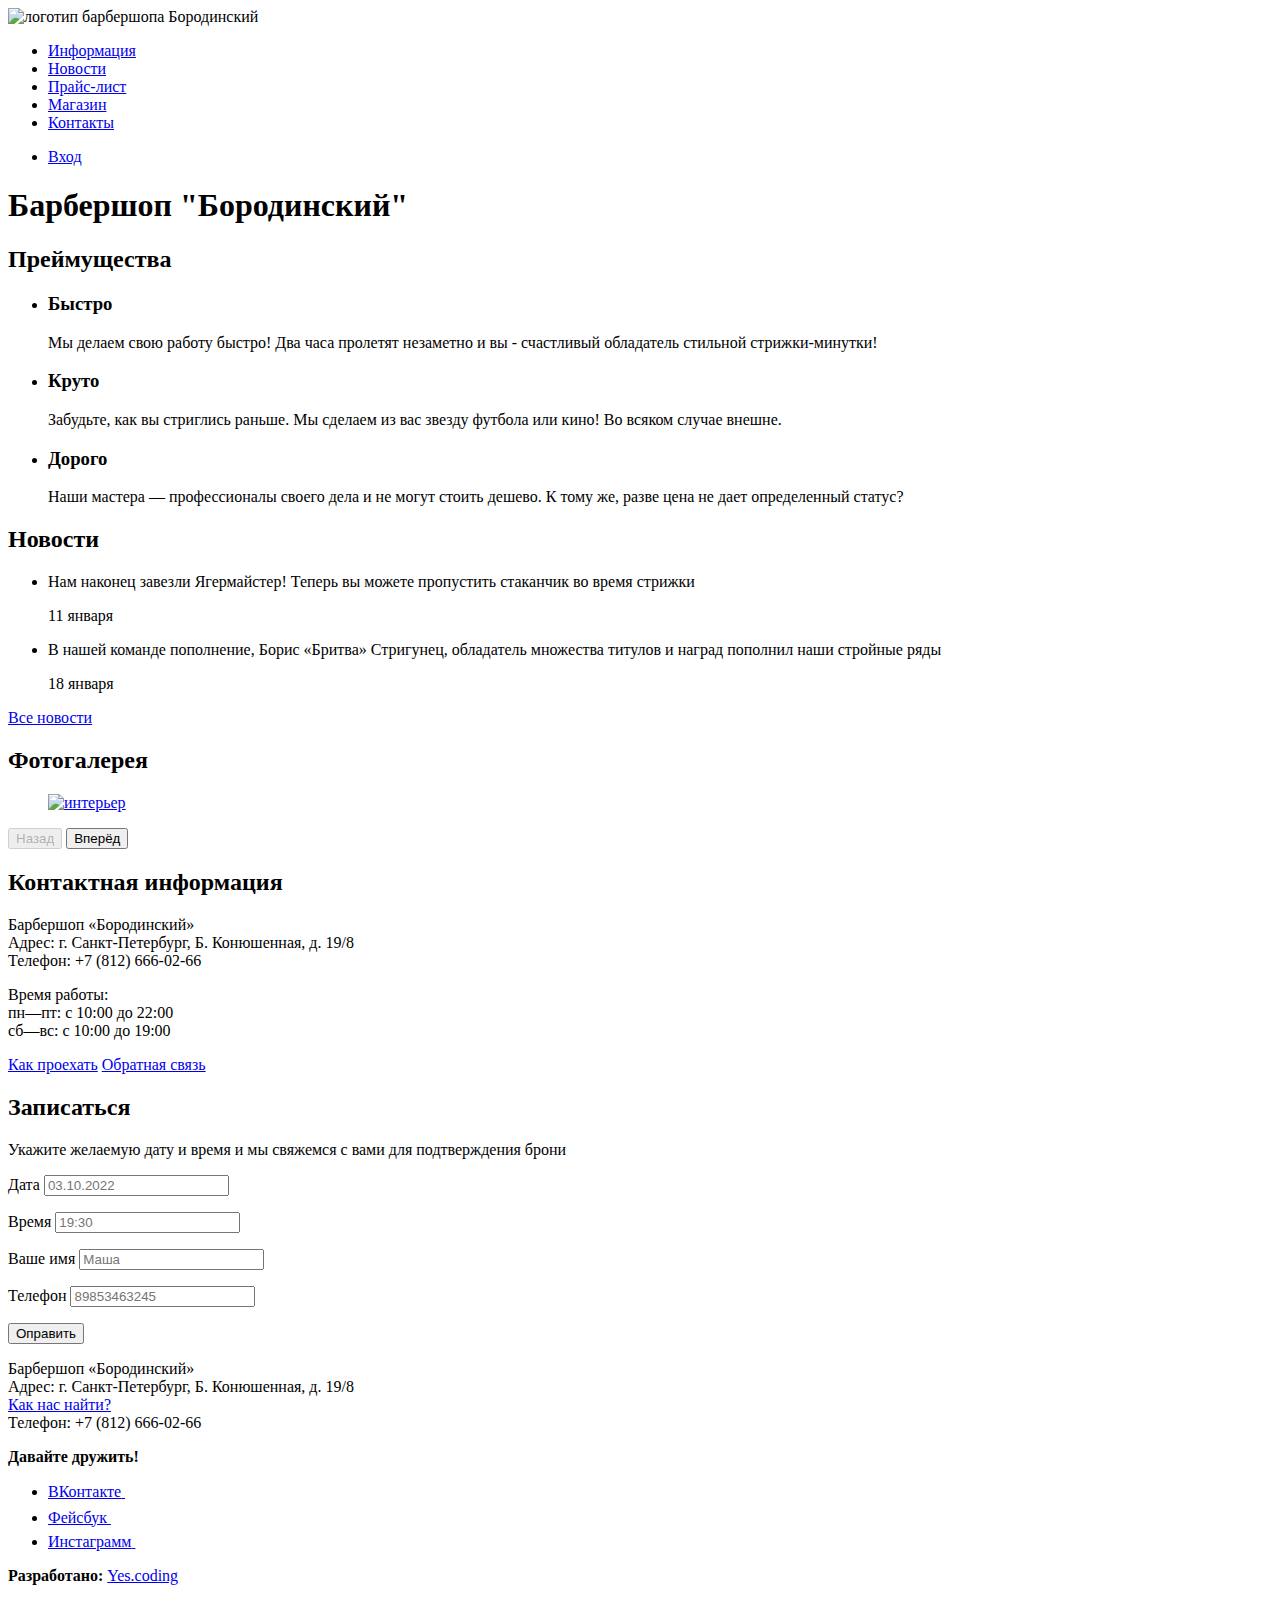
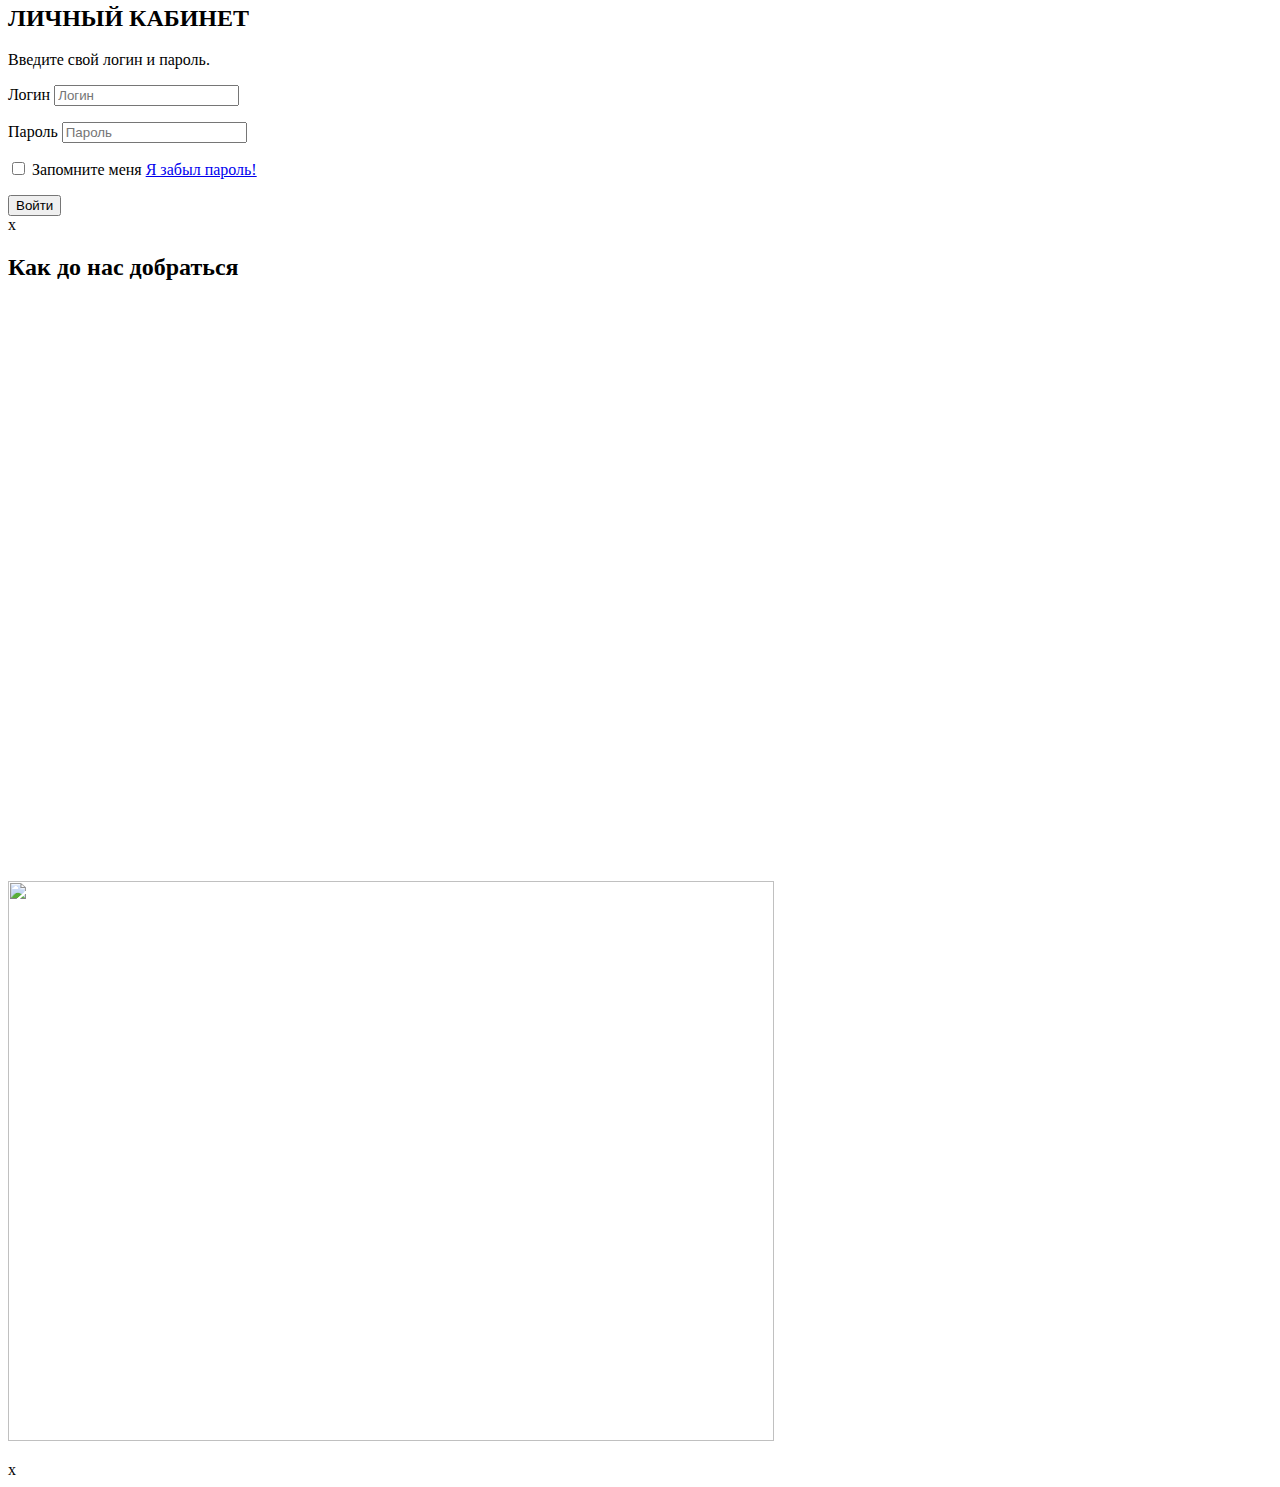
==== Index.html @ cc1c1b02 "Add files via upload" ====
<!DOCTYPE html>
<html lang="ru">
<head>
    <meta charset="UTF-8">
    <meta http-equiv="X-UA-Compatible" content="IE=edge">
    <meta name="viewport" content="width=device-width, initial-scale=1.0">
    <link rel="icon" href="img/favicon.ico" type="ico">
    <link href="./css/normlize.css" rel="stylesheet">
    <link href="./css/style.css" rel="stylesheet">
    <link href="https://fonts.googleapis.com/css?family=PT+Sans+Narrow:400,700&amp;subset=latin,cyrillic" rel="stylesheet">
    <title>Барбершоп "Бородинский"</title>
</head>
<body>
  <header class="main-header">
    <nav class="main-navigation">
      <a class="main-header-logo">
        <img src="img/index-logo.png" width="368" height="153" alt="логотип барбершопа Бородинский ">
      </a>
      <div class="main-navigation-wrapper">
        <div class="container">
          <ul class="site-navigation">
            <li>
              <a href="info.html">Информация</a>
            </li>
            <li>
              <a href="news.html">Новости</a>
            </li>
            <li>
              <a href="price.html">Прайс-лист</a> 
            </li>
            <li>
              <a href="catalog.html">Магазин</a>
            </li>
            <li>
              <a href="contacts.html">Контакты</a>
            </li>
          </ul>
          <ul class="user-navigation">
            <li>
              <a class="login-link" href="login.html">Вход</a>
            </li>
          </ul>
      </div>
    </div>
    </nav>
  </header>
  <main class="container">
    <h1 class="visually-hidden">Барбершоп "Бородинский"</h1>
    <section class="features">
      <h2 class="visually-hidden">Преймущества</h2>
      <ul class="features-list">
        <li class="features-item">
          <h3>Быстро</h3>
          <p>Мы делаем свою работу быстро! Два часа пролетят незаметно и вы - счастливый обладатель стильной стрижки-минутки!</p>
        </li>
        <li class="features-item">
          <h3>Круто</h3>
          <p>Забудьте, как вы стриглись раньше. Мы сделаем из вас звезду футбола или кино! Во всяком случае внешне.</p>
        </li>
        <li class="features-item">
          <h3>Дорого</h3>
          <p>Наши мастера — профессионалы своего дела и не могут стоить дешево. К тому же, разве цена не дает определенный статус?</p>
        </li>
      </ul>
    </section>
    
    <div class="index-columns">
    <section class="news">
      <h2>Новости</h2>
      <ul class="news-list">
        <li class="news-item">
          <p>Нам наконец завезли Ягермайстер! Теперь вы можете пропустить стаканчик во время стрижки</p>
          <time datetime="2022-01-11">11 января</time>
        </li>
        <li class="news-item">
          <p>В нашей команде пополнение, Борис «Бритва» Стригунец, обладатель множества титулов и наград пополнил наши стройные ряды</p>
          <time datetime="2022-01-18">18 января</time>
        </li>
      </ul>
      <a class="button" href="news.html">Все новости</a>
    </section>
    <section class="gallery">
      <h2>Фотогалерея</h2>
      <div class="gallery-container">
        <figure class="gallery-content">
          <a href="#">
            <img src="img/gallery.jpg" width="286" height="164" alt="интерьер">
          </a>
        </figure>
        <button class="button gallery-button gallery-button-back" disabled>Назад</button>
        <button class="button gallery-button gallery-button-next">Вперёд</button>
     </div>
    </section>
  </div>

  <div class="index-columns">
    <section class="contacts">
      <h2>Контактная информация</h2>
      <p>
        Барбершоп «Бородинский»
        <br> Адрес: г. Санкт-Петербург, Б. Конюшенная, д. 19/8 
        <br>Телефон: +7 (812) 666-02-66
      </p>
      <p>
        Время работы:
        <br> пн—пт: с 10:00 до 22:00
        <br> сб—вс: с 10:00 до 19:00
      </p>
      <a class="button contacts-button-map" href="map.html">Как проехать</a>
      <a class="button" href="contacts.html">Обратная связь</a>
    </section>
    <section class="appointment">
      <h2>Записаться</h2>
      <p class="appointment-info">Укажите желаемую дату и время и мы свяжемся с вами для подтверждения брони</p>
      <form class="appointment-form" action="https://echo.htmlacademy.ru" method="post">
        <p class="appointment-item">
          <label for="appointment-date">Дата</label>
          <input id="appointment-date" type="text" name="date" value="" placeholder="03.10.2022">
        </p>
        <p class="appointment-item">
          <label for="appointment-time">Время</label>
          <input id="appointment-time" type="text" name="time" value="" placeholder="19:30">
        </p>
        <p class="appointment-item">
          <label for="appointment-name">Ваше имя</label>
          <input id="appointment-name" type="text" name="name" value="" placeholder="Маша">
        </p>
        <p class="appointment-item">
          <label for="appointment-phone">Телефон</label>
          <input id="appointment-phone" type="tel" name="phone" value="" placeholder="89853463245">
        </p>
        <button class="button" type="submit">Оправить</button>
      </form>
    </section>
  </div>
  </main>
  <footer class="main-footer">
    <div class="container">
    <p class="footer-contacts">
      Барбершоп «Бородинский» 
      <br>Адрес: г. Санкт-Петербург, Б. Конюшенная, д. 19/8
      <br> <a href="map.html">Как нас найти?</a>
      <br> Телефон: +7 (812) 666-02-66
    </p>
    <div class="footer-social">
      <b>Давайте дружить!</b>
      <ul>
        <li>
          <a class="social-button" href="#"><span class="visually-hidden">ВКонтакте</span>
            <svg xmlns="http://www.w3.org/2000/svg" width="27" height="15" viewBox="0 0 26.14 14.91">
              <path d="M26 13.47l-.09-.17a13.55 13.55 0 0 0-2.6-3q-.87-.83-1.1-1.12A1 1 0 0 1 22 8a10.27 10.27 0 0 1 1.22-1.78l.88-1.16q2.35-3.13 2-4L26 .94a.8.8 0 0 0-.4-.22 2.14 2.14 0 0 0-.87 0h-3.92a.51.51 0 0 0-.27 0h-.3a.6.6 0 0 0-.15.14.93.93 0 0 0-.14.24 22.22 22.22 0 0 1-1.46 3.06q-.5.84-.93 1.46a7 7 0 0 1-.71.91 4.94 4.94 0 0 1-.52.47q-.23.18-.35.15l-.23-.05a.9.9 0 0 1-.31-.33 1.49 1.49 0 0 1-.16-.53v-.55-.65-.57-1.12-1-.75a3.14 3.14 0 0 0 0-.62 2.12 2.12 0 0 0-.14-.44.73.73 0 0 0-.28-.33 1.57 1.57 0 0 0-.46-.18A9 9 0 0 0 12.57 0a8.93 8.93 0 0 0-3.25.33 1.83 1.83 0 0 0-.52.41q-.25.3-.07.33a1.67 1.67 0 0 1 1.16.59l.08.16a2.6 2.6 0 0 1 .19.63 6.32 6.32 0 0 1 .12 1 10.59 10.59 0 0 1 0 1.7q-.07.71-.13 1.1a2.21 2.21 0 0 1-.18.64 2.69 2.69 0 0 1-.16.3l-.07.07a1 1 0 0 1-.37.07.86.86 0 0 1-.46-.19 3.27 3.27 0 0 1-.56-.52 7 7 0 0 1-.66-.93q-.37-.6-.76-1.42l-.22-.39q-.2-.38-.56-1.11t-.62-1.43A.9.9 0 0 0 5.2.9h-.07a.93.93 0 0 0-.22-.16A1.44 1.44 0 0 0 4.6.65L.87.68A1 1 0 0 0 .1.94L0 1a.44.44 0 0 0 0 .22 1.08 1.08 0 0 0 .08.37Q.9 3.53 1.86 5.31t1.66 2.87Q4.23 9.27 5 10.24t1 1.24l.37.41.34.33a8.06 8.06 0 0 0 1 .78 16.34 16.34 0 0 0 1.4.9 7.6 7.6 0 0 0 1.79.72 6.19 6.19 0 0 0 2 .22h1.57a1.08 1.08 0 0 0 .72-.3l.05-.07a.9.9 0 0 0 .1-.25 1.38 1.38 0 0 0 0-.37 4.48 4.48 0 0 1 .09-1.05 2.77 2.77 0 0 1 .23-.71 1.74 1.74 0 0 1 .29-.4 1.19 1.19 0 0 1 .23-.2h.11a.86.86 0 0 1 .77.21 4.52 4.52 0 0 1 .83.79q.39.47.93 1.05a6.41 6.41 0 0 0 1 .87l.27.16a3.31 3.31 0 0 0 .71.3 1.53 1.53 0 0 0 .76.07l3.48-.05a1.58 1.58 0 0 0 .8-.17.68.68 0 0 0 .34-.37 1.06 1.06 0 0 0 0-.46 1.71 1.71 0 0 0-.1-.36z"
                  fill="#fff">
              </path>
            </svg>
          </a>
        </li>
        <li>
          <a class="social-button" href="#"><span class="visually-hidden">Фейсбук</span>
            <svg xmlns="http://www.w3.org/2000/svg" width="19" height="22" viewBox="0 0 10.15 21.74">
              <path d="M3.34 1.12A4.77 4.77 0 0 1 6.53 0h3.61v3.81H7.81a1.07 1.07 0 0 0-1.09.83v2.55h3.42c-.08 1.23-.24 2.45-.41 3.67h-3v10.87H2.21V10.86H0V7.21h2.19V3.66a3.83 3.83 0 0 1 1.15-2.54z"
                  fill="#fff" />
             </svg>
          </a>
        </li>
        <li>
          <a class="social-button" href="#"><span class="visually-hidden">Инстаграмм</span>
            <svg xmlns="http://www.w3.org/2000/svg" width="20" height="20" viewBox="0 0 20 20">
              <path d="M18 0H2a2 2 0 0 0-2 2v16a2 2 0 0 0 2 2h16a2 2 0 0 0 2-2V2a2 2 0 0 0-2-2zm-8 6a4 4 0 1 1-4 4 4 4 0 0 1 4-4zM2.5 18a.47.47 0 0 1-.5-.5V9h2.1a3.4 3.4 0 0 0-.1 1 6 6 0 1 0 12 0 3.4 3.4 0 0 0-.1-1H18v8.5a.47.47 0 0 1-.5.5zM18 4.5a.47.47 0 0 1-.5.5h-2a.47.47 0 0 1-.5-.5v-2a.47.47 0 0 1 .5-.5h2a.47.47 0 0 1 .5.5z"
                  fill="#fff">
              </path>
            </svg>
          </a>
        </li>
      </ul>
    </div>
      <p class="footer-copyright">
        <b>Разработано:</b>
        <a class="button" href="https://yescoding.ru/">Yes.coding</a>
      </p>
  </div>
  </footer>
  <section class="modal modal-login">
    <h2>ЛИЧНЫЙ КАБИНЕТ</h2>
    <p>Введите свой логин и пароль.</p>
    <form class="login-form" action="https://echo.htmlacademy.ru" method="post">
      <p>
        <label class="visually-hidden" for="user-login">Логин</label>
        <input class="login-icon-user" id="user-login" type="text" name="login" placeholder="Логин">
      </p>
      <p>
        <label class="visually-hidden" for="user-password">Пароль</label>
        <input class="login-icon-password" id="user-password" type="password" placeholder="Пароль" name="password">
      </p>
      <p class="login-password-info">
        <label class="login-checkbox">
          <input type="checkbox" name="remember" class="visually-hidden">
          <span class="checkbox-indicator"></span>
          Запомните меня
        </label>
        <a class="restore" href="#">Я забыл пароль!</a>
      </p>
      <button class="button" type="submit">Войти</button>
    </form>
    <!-- <button class="modal-close" type="button">Закрыть</button> -->
    <span class="modal-close">х</span>
  </section>
  <section class="modal modal-map">
    <h2 class="visually-hidden">Как до нас добраться</h2>
    <iframe src="https://www.google.com/maps/embed?pb=!1m18!1m12!1m3!1d1998.5991043651595!2d30.320894616006086!3d59.93879418187624!2m3!1f0!2f0!3f0!3m2!1i1024!2i768!4f13.1!3m3!1m2!1s0x4696310fca5ba729%3A0xea9c53d4493c879f!2z0JHQvtC70YzRiNCw0Y8g0JrQvtC90Y7RiNC10L3QvdCw0Y8g0YPQuy4sIDE5LCDQodCw0L3QutGCLdCf0LXRgtC10YDQsdGD0YDQsywgMTkxMTg2!5e0!3m2!1sru!2sru!4v1678724016999!5m2!1sru!2sru" width="766" height="560" style="border:0;" allowfullscreen="" loading="lazy" referrerpolicy="no-referrer-when-downgrade"></iframe>
    <p><img src="img/map.jpg" width="766" height="560"></p>
    <span class="modal-close">х</span>
  </section>
  <script src="js/Popup.js"></script>
  <script src="js/Map.js"></script>
</body>
</html>
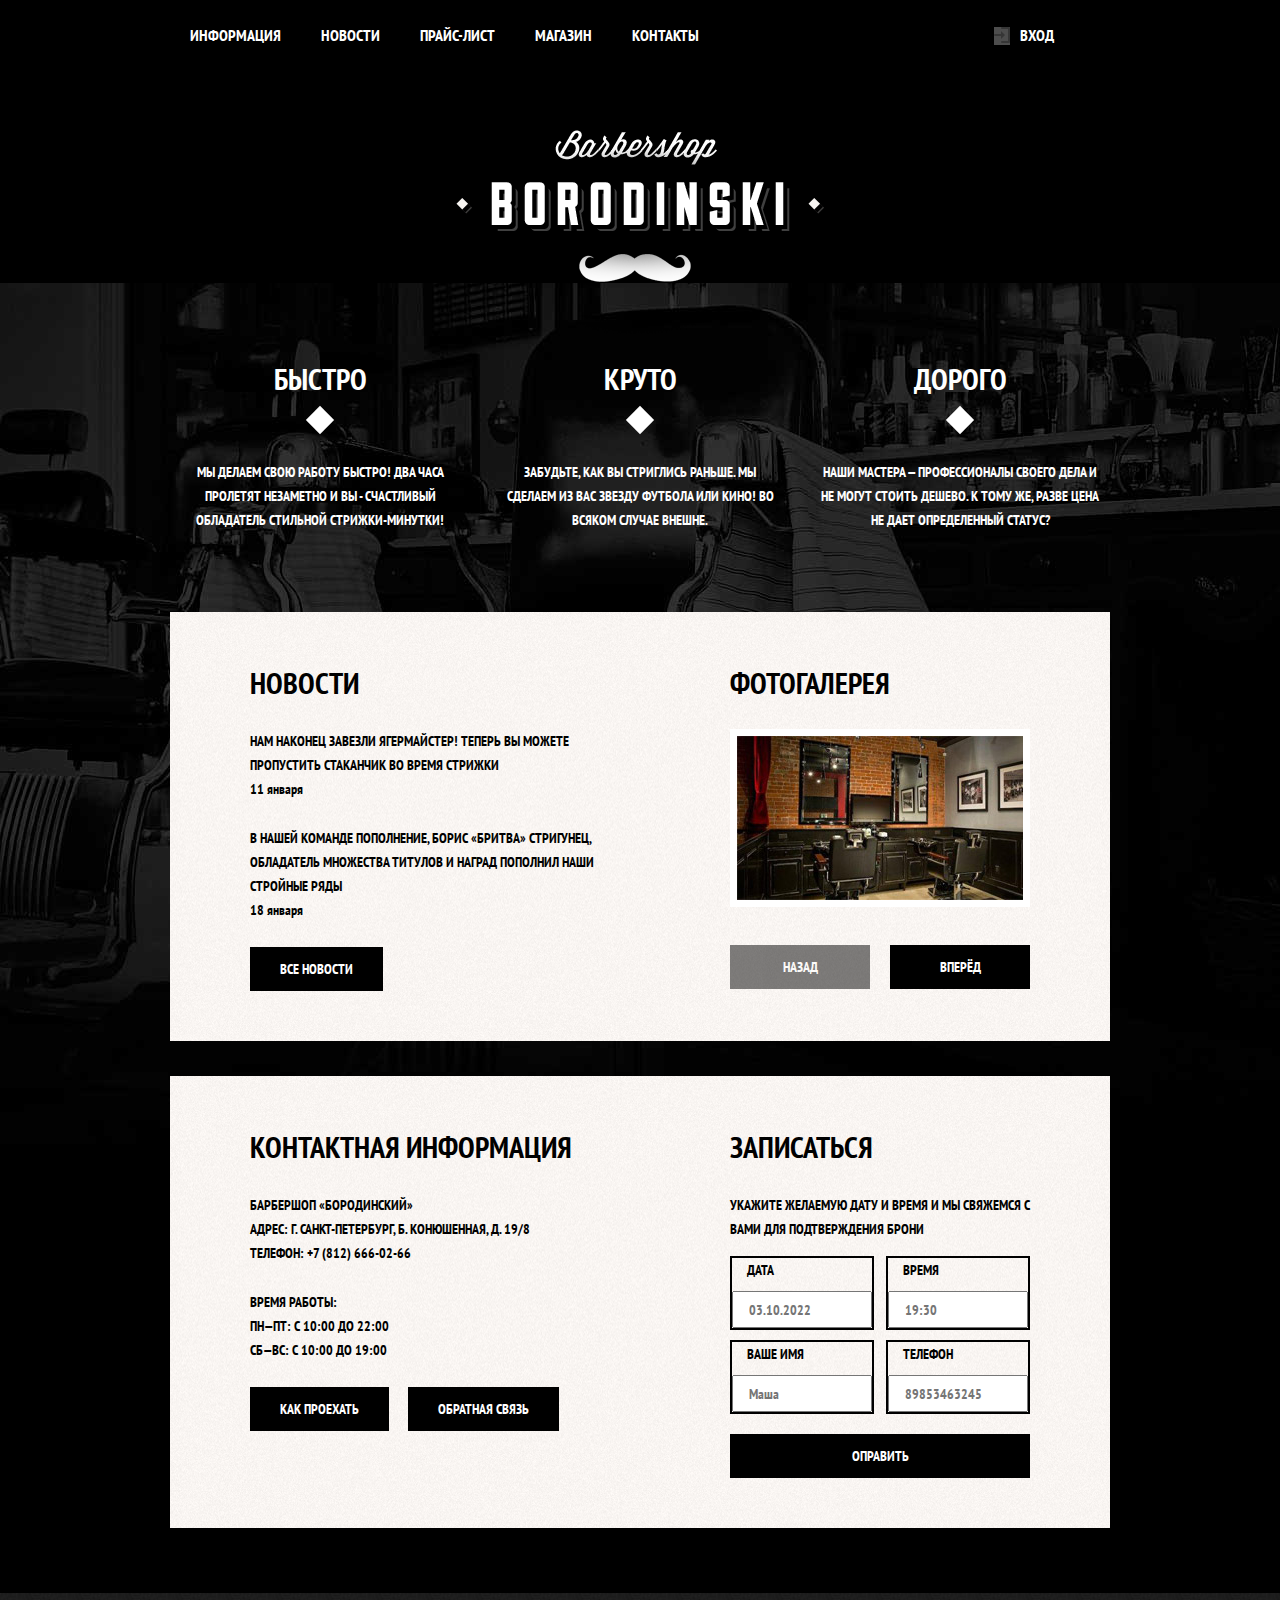
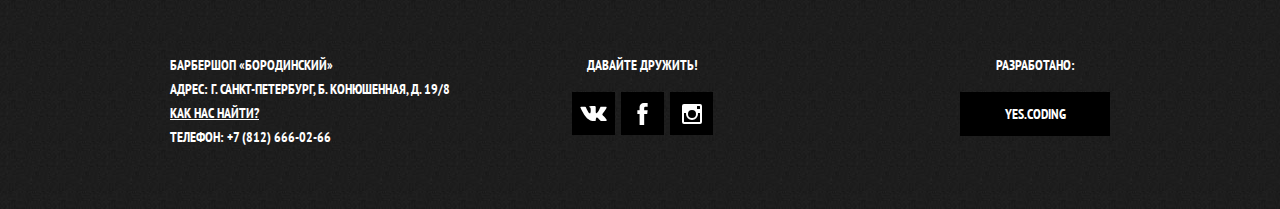
==== commit 4ad3d2aa: "Update Index.html" ====
--- a/Index.html
+++ b/Index.html
@@ -29,7 +29,7 @@
               <a href="price.html">Прайс-лист</a> 
             </li>
             <li>
-              <a href="catalog.html">Магазин</a>
+              <a href="https://aleksandraluzanova.github.io/Barbershop/Catalog.html">Магазин</a>
             </li>
             <li>
               <a href="contacts.html">Контакты</a>
@@ -213,4 +213,4 @@
   <script src="js/Popup.js"></script>
   <script src="js/Map.js"></script>
 </body>
-</html>+</html>
--- a/css/normlize.css
+++ b/css/normlize.css
@@ -0,0 +1,427 @@
+/*! normalize.css v3.0.2 | MIT License | git.io/normalize */
+
+/**
+ * 1. Set default font family to sans-serif.
+ * 2. Prevent iOS text size adjust after orientation change, without disabling
+ *    user zoom.
+ */
+
+html {
+  font-family: sans-serif; /* 1 */
+  -ms-text-size-adjust: 100%; /* 2 */
+  -webkit-text-size-adjust: 100%; /* 2 */
+}
+
+/**
+   * Remove default margin.
+   */
+
+body {
+  margin: 0;
+}
+
+/* HTML5 display definitions
+     ========================================================================== */
+
+/**
+   * Correct `block` display not defined for any HTML5 element in IE 8/9.
+   * Correct `block` display not defined for `details` or `summary` in IE 10/11
+   * and Firefox.
+   * Correct `block` display not defined for `main` in IE 11.
+   */
+
+article,
+aside,
+details,
+figcaption,
+figure,
+footer,
+header,
+hgroup,
+main,
+menu,
+nav,
+section,
+summary {
+  display: block;
+}
+
+/**
+   * 1. Correct `inline-block` display not defined in IE 8/9.
+   * 2. Normalize vertical alignment of `progress` in Chrome, Firefox, and Opera.
+   */
+
+audio,
+canvas,
+progress,
+video {
+  display: inline-block; /* 1 */
+  vertical-align: baseline; /* 2 */
+}
+
+/**
+   * Prevent modern browsers from displaying `audio` without controls.
+   * Remove excess height in iOS 5 devices.
+   */
+
+audio:not([controls]) {
+  display: none;
+  height: 0;
+}
+
+/**
+   * Address `[hidden]` styling not present in IE 8/9/10.
+   * Hide the `template` element in IE 8/9/11, Safari, and Firefox < 22.
+   */
+
+[hidden],
+template {
+  display: none;
+}
+
+/* Links
+     ========================================================================== */
+
+/**
+   * Remove the gray background color from active links in IE 10.
+   */
+
+a {
+  background-color: transparent;
+}
+
+/**
+   * Improve readability when focused and also mouse hovered in all browsers.
+   */
+
+a:active,
+a:hover {
+  outline: 0;
+}
+
+/* Text-level semantics
+     ========================================================================== */
+
+/**
+   * Address styling not present in IE 8/9/10/11, Safari, and Chrome.
+   */
+
+abbr[title] {
+  border-bottom: 1px dotted;
+}
+
+/**
+   * Address style set to `bolder` in Firefox 4+, Safari, and Chrome.
+   */
+
+b,
+strong {
+  font-weight: bold;
+}
+
+/**
+   * Address styling not present in Safari and Chrome.
+   */
+
+dfn {
+  font-style: italic;
+}
+
+/**
+   * Address variable `h1` font-size and margin within `section` and `article`
+   * contexts in Firefox 4+, Safari, and Chrome.
+   */
+
+h1 {
+  font-size: 2em;
+  margin: 0.67em 0;
+}
+
+/**
+   * Address styling not present in IE 8/9.
+   */
+
+mark {
+  background: #ff0;
+  color: #000;
+}
+
+/**
+   * Address inconsistent and variable font size in all browsers.
+   */
+
+small {
+  font-size: 80%;
+}
+
+/**
+   * Prevent `sub` and `sup` affecting `line-height` in all browsers.
+   */
+
+sub,
+sup {
+  font-size: 75%;
+  line-height: 0;
+  position: relative;
+  vertical-align: baseline;
+}
+
+sup {
+  top: -0.5em;
+}
+
+sub {
+  bottom: -0.25em;
+}
+
+/* Embedded content
+     ========================================================================== */
+
+/**
+   * Remove border when inside `a` element in IE 8/9/10.
+   */
+
+img {
+  border: 0;
+}
+
+/**
+   * Correct overflow not hidden in IE 9/10/11.
+   */
+
+svg:not(:root) {
+  overflow: hidden;
+}
+
+/* Grouping content
+     ========================================================================== */
+
+/**
+   * Address margin not present in IE 8/9 and Safari.
+   */
+
+figure {
+  margin: 1em 40px;
+}
+
+/**
+   * Address differences between Firefox and other browsers.
+   */
+
+hr {
+  -moz-box-sizing: content-box;
+  box-sizing: content-box;
+  height: 0;
+}
+
+/**
+   * Contain overflow in all browsers.
+   */
+
+pre {
+  overflow: auto;
+}
+
+/**
+   * Address odd `em`-unit font size rendering in all browsers.
+   */
+
+code,
+kbd,
+pre,
+samp {
+  font-family: monospace, monospace;
+  font-size: 1em;
+}
+
+/* Forms
+     ========================================================================== */
+
+/**
+   * Known limitation: by default, Chrome and Safari on OS X allow very limited
+   * styling of `select`, unless a `border` property is set.
+   */
+
+/**
+   * 1. Correct color not being inherited.
+   *    Known issue: affects color of disabled elements.
+   * 2. Correct font properties not being inherited.
+   * 3. Address margins set differently in Firefox 4+, Safari, and Chrome.
+   */
+
+button,
+input,
+optgroup,
+select,
+textarea {
+  color: inherit; /* 1 */
+  font: inherit; /* 2 */
+  margin: 0; /* 3 */
+}
+
+/**
+   * Address `overflow` set to `hidden` in IE 8/9/10/11.
+   */
+
+button {
+  overflow: visible;
+}
+
+/**
+   * Address inconsistent `text-transform` inheritance for `button` and `select`.
+   * All other form control elements do not inherit `text-transform` values.
+   * Correct `button` style inheritance in Firefox, IE 8/9/10/11, and Opera.
+   * Correct `select` style inheritance in Firefox.
+   */
+
+button,
+select {
+  text-transform: none;
+}
+
+/**
+   * 1. Avoid the WebKit bug in Android 4.0.* where (2) destroys native `audio`
+   *    and `video` controls.
+   * 2. Correct inability to style clickable `input` types in iOS.
+   * 3. Improve usability and consistency of cursor style between image-type
+   *    `input` and others.
+   */
+
+button,
+  html input[type="button"], /* 1 */
+  input[type="reset"],
+  input[type="submit"] {
+  -webkit-appearance: button; /* 2 */
+  cursor: pointer; /* 3 */
+}
+
+/**
+   * Re-set default cursor for disabled elements.
+   */
+
+button[disabled],
+html input[disabled] {
+  cursor: default;
+}
+
+/**
+   * Remove inner padding and border in Firefox 4+.
+   */
+
+button::-moz-focus-inner,
+input::-moz-focus-inner {
+  border: 0;
+  padding: 0;
+}
+
+/**
+   * Address Firefox 4+ setting `line-height` on `input` using `!important` in
+   * the UA stylesheet.
+   */
+
+input {
+  line-height: normal;
+}
+
+/**
+   * It"s recommended that you don"t attempt to style these elements.
+   * Firefox"s implementation doesn"t respect box-sizing, padding, or width.
+   *
+   * 1. Address box sizing set to `content-box` in IE 8/9/10.
+   * 2. Remove excess padding in IE 8/9/10.
+   */
+
+input[type="checkbox"],
+input[type="radio"] {
+  box-sizing: border-box; /* 1 */
+  padding: 0; /* 2 */
+}
+
+/**
+   * Fix the cursor style for Chrome"s increment/decrement buttons. For certain
+   * `font-size` values of the `input`, it causes the cursor style of the
+   * decrement button to change from `default` to `text`.
+   */
+
+input[type="number"]::-webkit-inner-spin-button,
+input[type="number"]::-webkit-outer-spin-button {
+  height: auto;
+}
+
+/**
+   * 1. Address `appearance` set to `searchfield` in Safari and Chrome.
+   * 2. Address `box-sizing` set to `border-box` in Safari and Chrome
+   *    (include `-moz` to future-proof).
+   */
+
+input[type="search"] {
+  -webkit-appearance: textfield; /* 1 */
+  -moz-box-sizing: content-box;
+  -webkit-box-sizing: content-box; /* 2 */
+  box-sizing: content-box;
+}
+
+/**
+   * Remove inner padding and search cancel button in Safari and Chrome on OS X.
+   * Safari (but not Chrome) clips the cancel button when the search input has
+   * padding (and `textfield` appearance).
+   */
+
+input[type="search"]::-webkit-search-cancel-button,
+input[type="search"]::-webkit-search-decoration {
+  -webkit-appearance: none;
+}
+
+/**
+   * Define consistent border, margin, and padding.
+   */
+
+fieldset {
+  border: 1px solid #c0c0c0;
+  margin: 0 2px;
+  padding: 0.35em 0.625em 0.75em;
+}
+
+/**
+   * 1. Correct `color` not being inherited in IE 8/9/10/11.
+   * 2. Remove padding so people aren"t caught out if they zero out fieldsets.
+   */
+
+legend {
+  border: 0; /* 1 */
+  padding: 0; /* 2 */
+}
+
+/**
+   * Remove default vertical scrollbar in IE 8/9/10/11.
+   */
+
+textarea {
+  overflow: auto;
+}
+
+/**
+   * Don"t inherit the `font-weight` (applied by a rule above).
+   * NOTE: the default cannot safely be changed in Chrome and Safari on OS X.
+   */
+
+optgroup {
+  font-weight: bold;
+}
+
+/* Tables
+     ========================================================================== */
+
+/**
+   * Remove most spacing between table cells.
+   */
+
+table {
+  border-collapse: collapse;
+  border-spacing: 0;
+}
+
+td,
+th {
+  padding: 0;
+}
--- a/css/style.css
+++ b/css/style.css
@@ -0,0 +1,721 @@
+body {
+    margin: 0;
+    padding: 0;
+
+    font-family: "PT Sans Narrow", Arial, sans-serif;
+    font-size: 14px;
+    line-height: 24px;
+    font-weight: 700;
+    color: #ffffff;
+    text-transform: uppercase;
+
+    background-color: #000000;
+    background-image: url("../img/index-backgound.jpg");
+    background-position: top center;
+    background-repeat: no-repeat;
+}
+
+a {
+    text-decoration: none;
+}
+
+.main-navigation {
+    font-size: 16px;
+    line-height: 20px;
+    color: #ffffff;
+
+
+    background-color: #000000;
+}
+
+.site-navigation,
+.user-navigation {
+    list-style: none;
+}
+
+.site-navigation a,
+.user-navigation a {
+    color: #ffffff;
+}
+
+.site-navigation a:hover,
+.site-navigation a:focus,
+.user-navigation a:hover,
+.user-navigation a:focus {
+    background-color: #242424;
+}
+
+.features-list {
+    list-style: none;
+}
+
+.features-item {
+    text-align: center;
+}
+
+.features-item h3 {
+    font-size: 30px;
+    line-height: 42px;
+}
+
+.index-columns {
+    color: #000000;
+
+    background-color: #f8f5f2;
+    background-image: url("../img/fon.jpg");
+    background-position: 0 0;
+    background-repeat: repeat;
+}
+
+.index-columns h2 {
+    font-size: 30px;
+    line-height: 42px;
+}
+
+.news-list {
+    list-style: none;
+}
+
+.news-item time {
+    text-transform: none;
+}
+
+.gallery-content {
+    background-color: #cccccc;
+    border: 7px solid #ffffff;
+}
+
+.button {
+    font: inherit;
+
+    text-align: center;
+    color: #ffffff;
+    vertical-align: middle;
+    text-transform: uppercase; 
+
+    background-color: #000000;
+    border: none;
+}
+
+.button:hover,
+.button:focus,
+.button:active {
+    background-color: #663d15;
+}
+
+.appointment-item {
+    font: inherit;
+
+    background-color: transparent;
+    border: 2px solid #000000;
+}
+
+.appointment-item input:focus {
+    border-color: #663d15;
+}
+
+.main-footer {
+    color: #ffffff;
+
+    background-color: #212121;
+    background-image: url("../img/footer-background.jpg");
+    background-position: 0 0;
+    background-repeat: repeat;
+}
+
+.footer-contacts a {
+    color: #ffffff;
+    text-decoration: underline;
+}
+
+.footer-contacts a:hover,
+.footer-contacts a:focus {
+    text-decoration: none;
+}
+
+.footer-social {
+    text-align: center;
+}
+
+.footer-social ul {
+    list-style: none;
+}
+
+.social-button {
+    color: #ffffff;
+}
+
+.footer-copyright {
+    text-align: center;
+}
+
+.footer-copyright .button:hover,
+.footer-copyright .button:focus {
+    color: #000000;
+
+    background-color: #ffffff;
+}
+
+.modal {
+    color: #000000;
+
+    background-color: #f8f3f0;
+    background-image: url("../img/fon.jpg");
+    background-position: 0 0;
+    background-repeat: repeat;
+}
+
+.modal h2 {
+    font-size: 30px;
+    line-height: 42px;
+}
+
+.login-form input[type="text"],
+.login-form input[type="password"] {
+    font: inherit;
+    color: #000000;
+    text-transform: uppercase;
+
+    background-color: #f9f6f3;
+    border: 2px solid #000000;
+}
+
+.login-form input:focus {
+    border-color: #663d15;
+}
+
+.login-checkbox:hover,
+.login-checkbox:focus {
+    color: #663d15;
+}
+
+.restore {
+    color: #000000;
+    text-decoration: underline;
+}
+
+.restore:hover,
+.restore:focus {
+    text-decoration: none;
+}
+
+.main-header {
+    margin-bottom: 75px;
+}
+
+.main-header-logo {
+    order: 1;
+    width: 368px;
+    height: 153px;
+}
+
+.site-navigation {
+    width: 620px;
+    margin: 0;
+    padding: 0;
+    list-style: none;
+}
+
+.user-navigation {
+    width: 140px;
+    margin: 0;
+    padding: 0;
+    list-style: none;
+}
+
+.main-navigation {
+    display: flex;
+    flex-direction: column;
+    align-items: center;
+}
+
+.main-navigation-wrapper {
+    width: 100%;
+    margin-bottom: 60px;
+
+    background-color: #000000;
+}
+
+.container {
+    width: 940px;
+    margin: 0 auto;
+    padding: 0 10px;
+}
+
+.main-navigation-wrapper .container {
+    display: flex;
+    justify-content: space-between;
+}
+
+.features-list {
+    display: flex;
+    justify-content: space-between;
+    margin: 0;
+    padding: 0; 
+}
+
+.features-item {
+    width: 300px;
+}
+
+.index-columns {
+    display: flex;
+    justify-content: space-between;
+    padding: 50px 80px;
+    margin-bottom: 35px;
+}
+
+.features {
+    margin-bottom: 80px;
+}
+
+.news {
+    width: 380px;
+}
+
+.gallery {
+    width: 300px;
+}
+
+.contacts {
+    width: 380px;
+}
+
+.appointment {
+    width: 300px;
+}
+
+.main-footer {
+    margin-top: 65px;
+    padding: 60px 0;
+}
+
+.footer-contacts {
+    width: 320px;
+    margin: 0;
+    margin-right: 80px;
+}
+
+.footer-social {
+    width: 145px;
+}
+
+.footer-copyright {
+    width: 150px;
+    margin: 0;
+    margin-left: auto;
+}
+
+.main-footer .container {
+    display: flex;
+}
+
+img {
+    max-width: 100%;
+    height: auto;
+}
+
+.visually-hidden:not(:focus):not(:active),
+input[type="checkbox"].visually-hidden,
+input[type=radio].visually-hidden {
+    position: absolute;
+    width: 1px;
+    height: 1px;
+    margin: -1px;
+    border: 0;
+    padding: 0;
+    white-space: nowrap;
+    clip-path: inset(100%);
+    clip: rect(0 0 0 0);
+    overflow: hidden;
+}
+
+.site-navigation {
+    display: flex;
+    flex-wrap: wrap;
+}
+
+.site-navigation a,
+.user-navigation a {
+    display: inline-block;
+    padding: 25px 20px;
+    vertical-align: middle;
+}
+
+.user-navigation {
+    display: flex;
+}
+
+.user-navigation .login-link {
+    padding-left: 50px;
+    position: relative;
+}
+
+.login-link::before {
+    content: "";
+    width: 16px;
+    height: 18px;
+    background-color: #ffffff;
+    position: absolute;
+    top: 27px;
+    left: 24px;
+    background-image: url("../img/sprite123.png");
+    background-repeat: no-repeat;
+    background-position: 0 0;
+    opacity: 0.3;
+}
+
+.login-link:hover::before,
+.login-link:focus::before,
+.login-link:active::before {
+    opacity: 1;
+}
+
+.features-item h3 {
+    margin: 0;
+    margin-bottom: 60px;
+    position: relative;
+}
+
+.features-item h3::after {
+    content: "";
+    position: absolute;
+    width: 20px;
+    height: 20px;
+    background-color: #ffffff;
+    bottom: -30px;
+    left: 50%;
+    margin-left: -10px;
+    transform: rotate(45deg);
+}
+
+.features-item p {
+    margin: 0 10px;
+}
+
+.index-columns h2 {
+    margin: 0;
+    margin-bottom: 25px;
+}
+
+.news-list {
+    margin: 0;
+    margin-bottom: 25px;
+    padding: 0;
+}
+
+.news-item {
+    margin-bottom: 25px;
+}
+
+.news-item p {
+    margin: 0;
+}
+
+.button {
+    display: inline-block;
+    padding: 10px 30px;
+    margin-right: 16px;
+}
+
+.button.disabled,
+.button:disabled {
+    cursor: default;
+    opacity: 0.5;
+    background-color: #000000;
+}
+
+.gallery-content {
+    height: 164px;
+    margin: 0;
+}
+
+.gallery-content img {
+    width: 286px;
+    height: 164px;
+}
+
+.gallery-container {
+    position: relative;
+    height: 260px;
+}
+
+.gallery-button {
+    box-sizing: border-box;
+    width: 140px;
+    margin: 0;
+    position: absolute;
+    bottom: 0;
+}
+
+.gallery-button-back {
+    left: 0;
+}
+
+.gallery-button-next {
+    right: 0;
+}
+
+.contacts p {
+    margin: 0;
+    margin-bottom: 25px;
+}
+
+.appointment-info {
+    margin: 0;
+    margin-bottom: 15px;
+}
+
+.appointment-item {
+    width: 140px;
+    margin: 0;
+    margin-bottom: 10px;
+}
+
+.appointment-form {
+    display: flex;
+    flex-wrap: wrap;
+    justify-content: space-between;
+}
+
+.appointment-item label {
+    display: block;
+    margin-bottom: 9px;
+    margin-left: 15px;
+}
+
+.appointment-item input {
+    box-sizing: border-box;
+    width: 140px;
+    padding-top: 8px;
+    padding-left: 15px;
+    padding-right: 15px;
+    padding-bottom: 7px;
+}
+
+.appointment-form button {
+    display: block;
+    width: 100%;
+    margin-top: 10px;
+    margin-right: 0;
+}
+
+.social-button {
+    width: 43px;
+    height: 43px;
+    background-color: #000000;
+    display: flex;
+    align-items: center;
+    justify-content: center;
+}
+
+.footer-social ul {
+    display: flex;
+    width: 141px;
+    flex-wrap: wrap;
+    justify-content: space-between;
+    padding: 0;
+    margin: 0 auto;
+}
+
+.social-button:hover,
+.footer-social:focus {
+    background-color: #ffffff;
+}
+
+.social-button:hover path,
+.footer-social:focus path {
+    fill: #000000;
+}
+
+.footer-social b {
+    display: block;
+    margin-bottom: 15px;
+}
+
+.footer-copyright b {
+    display: block;
+    margin-bottom: 15px;
+}
+
+.footer-copyright a {
+    display: block;
+    margin-right: 0;
+}
+
+.footer-copyright a:hover,
+.footer-copyright:focus {
+    color: #000000;
+    background-color: #ffffff;
+}
+
+@keyframes bounce {
+    0% {
+        transform: translateY(-2000px);
+    }
+
+    70% {
+        transform: translateY(30px);
+    }
+
+    90% {
+        transform: translateY(-10px);
+    }
+
+    100% {
+        transform: translateY(0);
+    }
+}
+
+@keyframes shake {
+    0%,
+    100% {
+        transform: translateX(0);
+    }
+
+    10%,
+    30%,
+    50%,
+    70%,
+    90% {
+        transform: translateX(-10px);
+    }
+
+    20%,
+    40%,
+    60%,
+    80% {
+        transform: translateX(10px);
+    }
+}
+
+.modal {
+    position: fixed;
+    display: none;
+    color: #000000;
+    background-color: #f8f3f0;
+    background-image: url("../img/fon.jpg");
+    background-position: 0 0;
+    background-repeat: repeat;
+    box-shadow: 0px 30px 50px rgba(0, 0, 0, 0.7);
+}
+
+.modal-show {
+    display: block;
+    animation-name: bounce;
+    animation-duration: 0.6s;
+}
+
+.modal-error {
+    animation: shake 0.6s;
+}
+
+.modal-login {
+    top: 120px;
+    left: 50%; 
+    width: 300px;
+    margin-left: -230px;
+    padding: 50px 80px;
+}
+
+.modal-close {
+    position: absolute;
+    top: 0;
+    right: -34px;
+    width: 22px;
+    height: 22px;
+    font-size: 0;
+    background-color: transparent;
+    border: 0;
+    cursor: pointer;
+}
+
+.modal-close::before,
+.modal-close::after {
+    content: "";
+    position: absolute;
+    top: 10px;
+    left: 2px;
+    width: 19px;
+    height: 3px;
+    background-color: #d0d0d0;
+}
+
+.modal-close::before {
+    transform: rotate(45deg);
+}
+
+.modal-close::after {
+    transform: rotate(-45deg);
+}
+
+.modal-login h2 {
+    margin: 0;
+    margin-bottom: 20px;
+    font-size: 30px;
+    line-height: 42px;
+}
+
+.modal-map {
+    top: 50%;
+    left: 50%;
+    width: 766px;
+    height: 560px;
+    margin-top: -280px;
+    margin-left: -390px;
+    border: 7px solid #ffffff;
+}
+
+.modal-map p {
+    position: absolute;
+    top: 0;
+    left: 0;
+    z-index: 1;
+    margin: 0;
+}
+
+.modal-map iframe {
+    position: relative;
+    z-index: 2;
+    border: none;
+}
+
+.modal-login p {
+    margin: 0;
+    margin-bottom: 10px;
+}
+
+.login-form p {
+    margin: 0;
+    margin-bottom: 10px;
+}
+  
+.login-form input[type="text"],
+.login-form input[type="password"] {
+    box-sizing: border-box;
+    width: 300px;
+    padding: 10px 15px;
+    padding-right: 40px;
+    font: inherit;
+    color: #000000;
+    text-transform: uppercase;
+    background-color: #f9f6f3;
+    border: 2px solid #000000;
+}
+
+.login-form input:focus {
+    border-color: #663d15;
+}
+
+.login-password-info {
+    display: flex;
+    flex-wrap: wrap;
+    justify-content: space-between;
+    margin: 15px 0;
+}
+
+.login-icon-user {
+    background-image: url("../img/user.svg");
+    background-position: 270px center;
+    background-repeat: no-repeat;
+}
